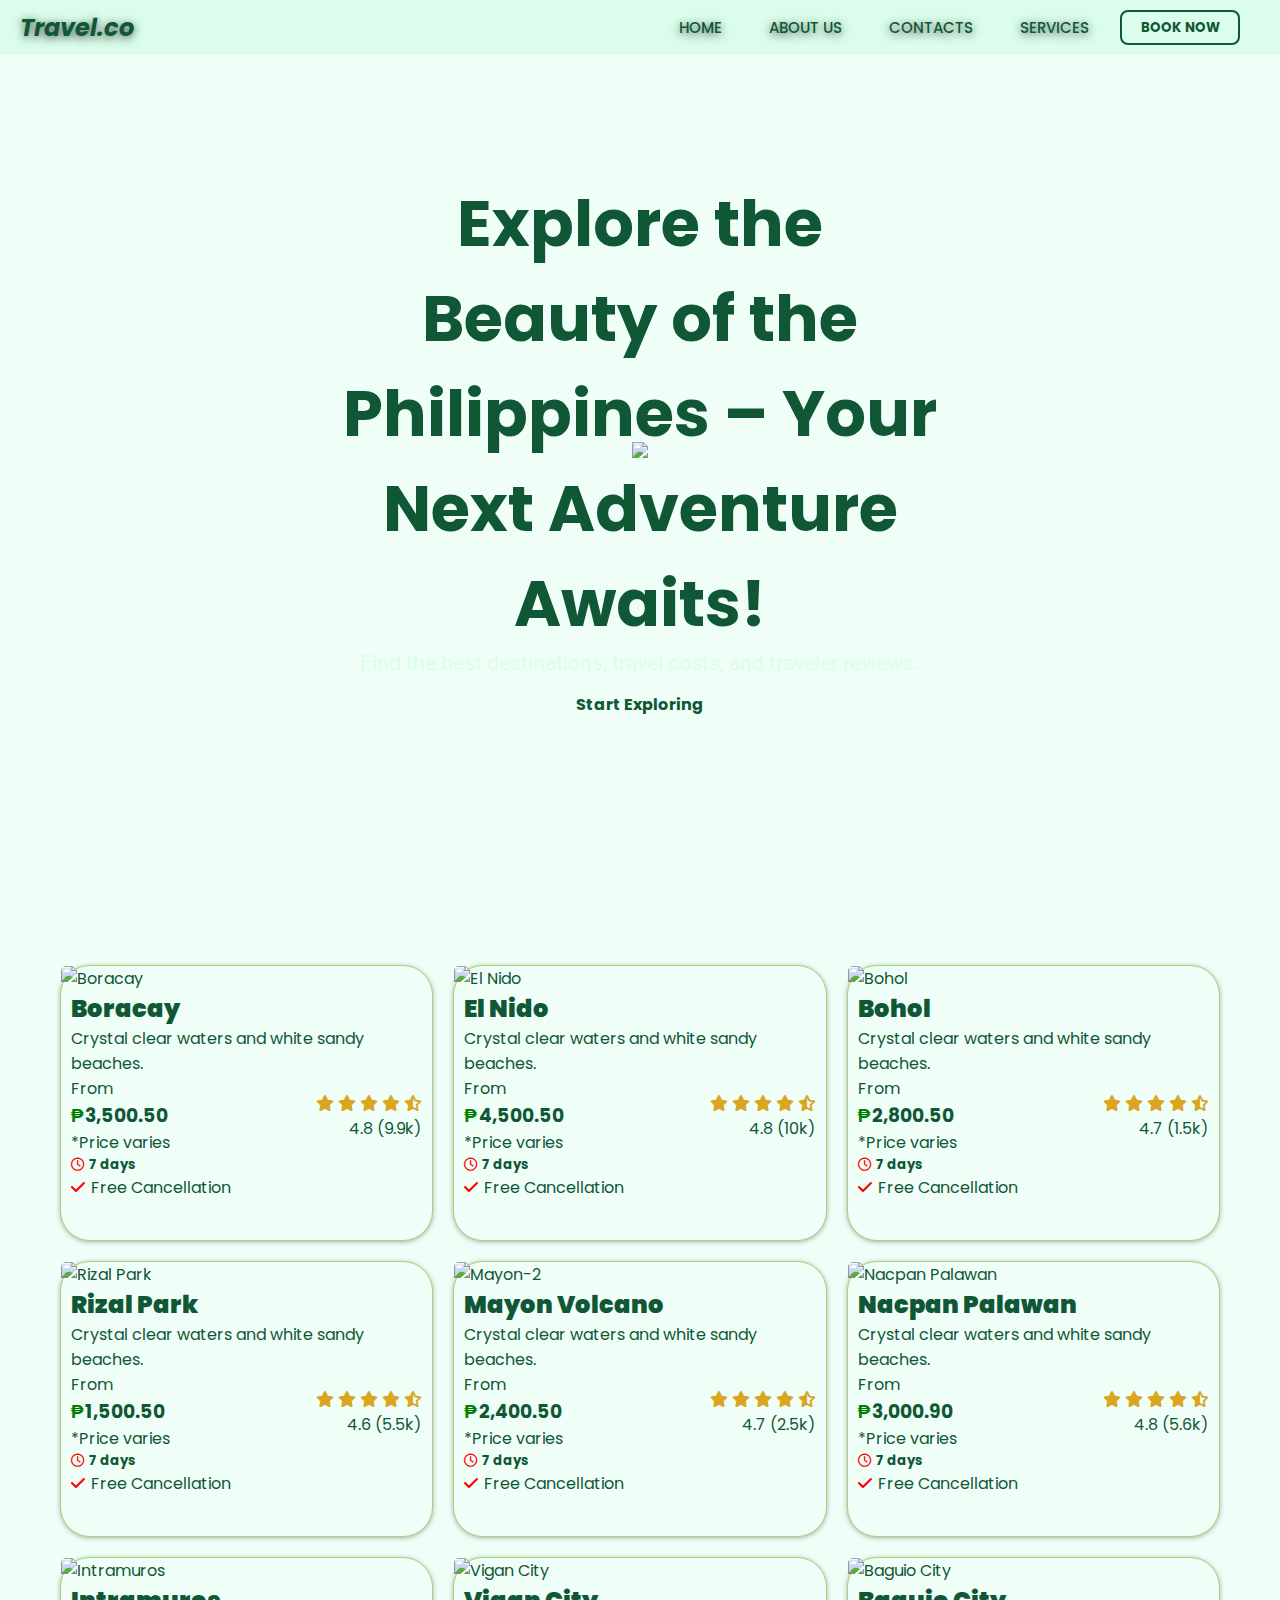
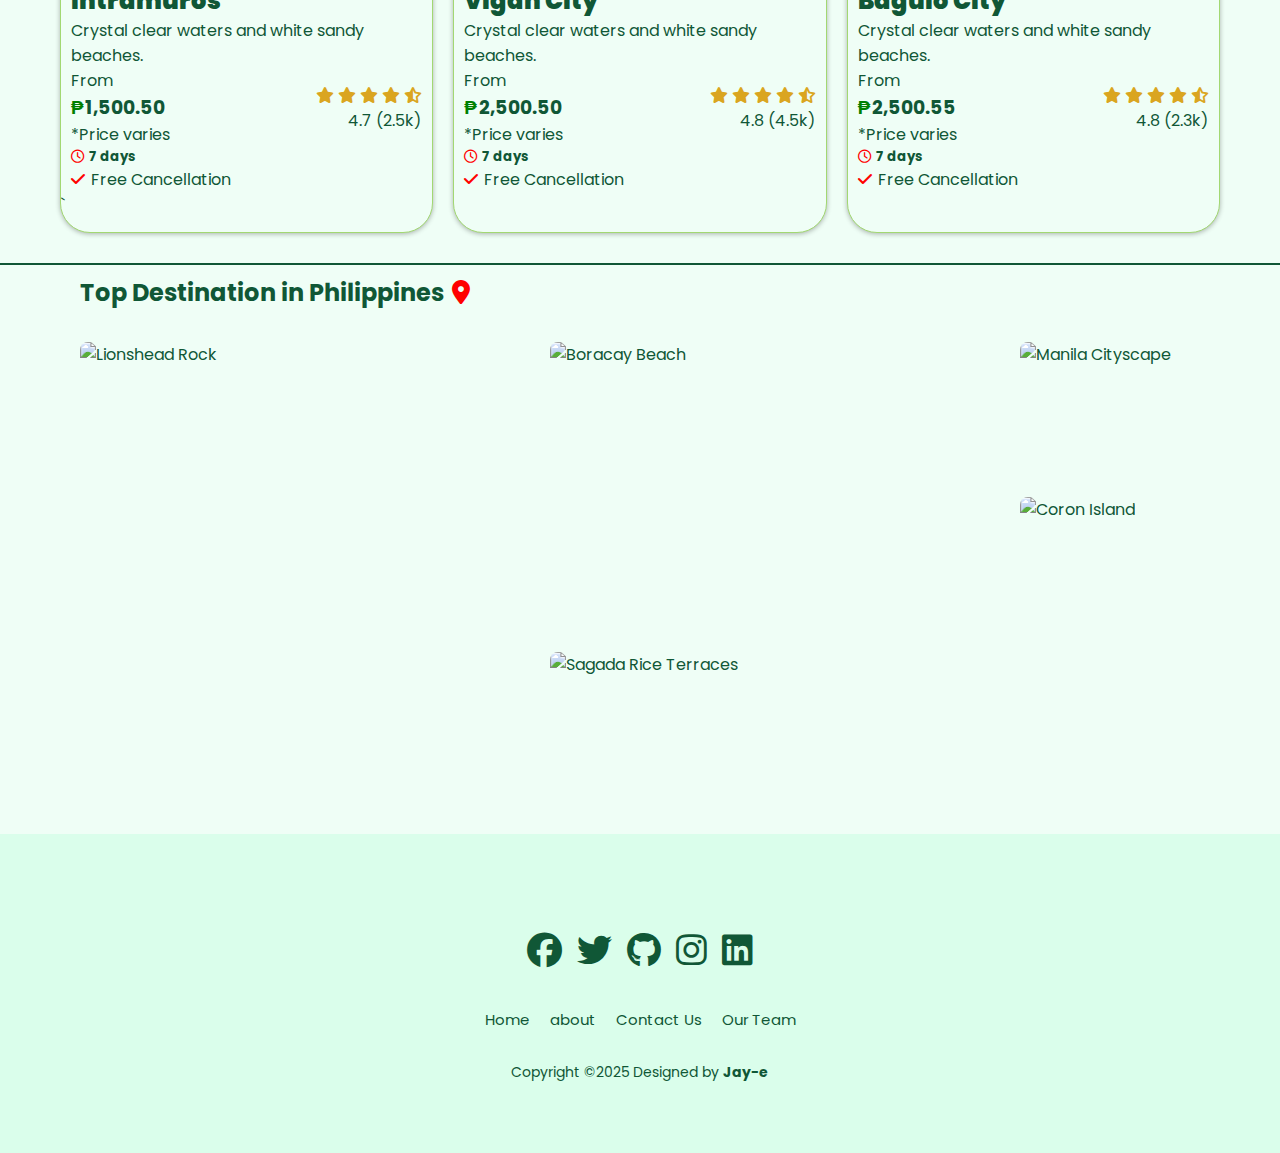
==== view-more.html @ b8476152 "Add files via upload" ====
<!DOCTYPE html>
<html>
<head>
	<meta charset="utf-8">
	<meta name="viewport" content="width=device-width, initial-scale=1">
	<title>Travel web</title>
	<link rel="preconnect" href="https://fonts.googleapis.com">
	<link rel="stylesheet" href="https://cdnjs.cloudflare.com/ajax/libs/font-awesome/6.7.2/css/all.min.css">
	<link href="https://fonts.googleapis.com/css2?family=Orbitron:wght@400..900&family=Roboto:wght@100..900&family=Montserrat:wght@100..900&family=Poppins:wght@100..900&display=swap" rel="stylesheet">

	<link rel="stylesheet" type="text/css" href="view.css">
</head>
<body>
	<header>
			<div class="nav-logo">
				<h2 class="name-of-web">Travel.co</h2>
			</div>
			<nav class="nav-bar">
				<ul>
				<li> <a class="nav-link" href="index.html" target="_self"> HOME</a> </li>
				 <li> <a class="nav-link" href="about.html"> ABOUT US</a> </li>
				 <li> <a class="nav-link" href="contact.html"> CONTACTS</a> </li>
				 <li> <a class="nav-link" href="service.html"> SERVICES</a> </li>
				 <li> <button class="book-btn" id="openModal">BOOK NOW</button> </li>
				</ul>	
			</nav>
			
		</header>
		<!-- adadadad -->
			<div class="modal" id="my-Modal">				
			
			<div class="inquire-form" >
				<span class="close" id="closeModal"><i class="fa-solid fa-xmark"></i></span>

					<h3 class="inquire-header">Inquire Now!</h3>
					<p class="description">Fill out the form below and we'll get back to you shortly </p>

				<div class="form-container" >

					<div class="fullname">
						<input  class="f-name" type="text" id="f-name" placeholder="First Name" required >
						<input class="l-name" type="text" id="l-name" placeholder="Last Name" required>
					</div>
					<div class="private-info">
						<input class="email" type="email" id="email" placeholder="example@domain.com" required>
	        			<input class="phone-number" type="tel" placeholder="0-912-345-6789"  maxlength="11" required >
					</div>	
				</div>	
							
				<div class="inquire-date">
					<section>
						<div class="form-wrap">
							<form id="inquiryForm">
									<select class="form-control" required>
									<option value="Destination" disabled selected>Destination</option>
									<option value="Destination">Boracay</option>
									<option value="Destination">El Nido</option>
									<option value="Destination">Bohol</option>
									<option value="Destination">Mayon Volcano</option>
									<option value="Destination">Nacpan Palawan</option>
									<option value="Destination">Intramuros - Manila</option>
									<option value="Destination">Vigan City</option>
									<option value="Destination">Baguio City</option>

								</select>
								<select class="form-control" required>
									<option value="Duration" disabled selected> Duration </option>
									<option value="Day-1">1 - Day</option>
									<option value="2-4 Days">2 - 4 Days</option>
									<option value="5-7 Days">5 - 7 Days</option>
									<option value="7+ Days">7 + Days</option>
								</select>
							</form>
						</div>
					</section>
				</div>
				
					<div class="submit-btn-container">
						<button id="submit" class="submit-btn">Submit</button>
				</div>
			</div>
		</div> 	
		<!-- asdasdasda -->
	<!--------------------------- START OF HERO SECTION ---------------------------->
	<section>
		<div class="hero-bg-img">
			<img src="assets/mayon-1.webp">
			<div class="hero-text">
				
				<h1>Explore the Beauty of the Philippines – Your Next Adventure Awaits!</h1>
				<p>Find the best destinations, travel costs, and traveler reviews.</p>
				<button class="explore-btn">Start Exploring</button>
			</div>
		</div>
	</section>
	<!--------------------------- END OF HERO SECTION ---------------------------->

	<!--------------------------- START OF DESTINATION GRID ---------------------------->
	<div class="destination-grid">
		<div class="card">
			<img class="boracay1" src="assets/BORACAY.png" alt="Boracay">
			<div class="card-container">
				<h4><b>Boracay</b></h4>
				<p>Crystal clear waters and white sandy beaches.</p>
				<div class="card-details">
					<div class="price">
						<p>From</p>
						<h3><span>₱</span>3,500.50</h3>
						<p>*Price varies</p>
					</div>
					<div class="ratings">
						<div>
							<span><i class="fa-solid fa-star"></i></span>
							<span><i class="fa-solid fa-star"></i></span>
							<span><i class="fa-solid fa-star"></i></span>
							<span><i class="fa-solid fa-star"></i></span>
							<span><i class="fa-solid fa-star-half-stroke"></i></span> 
						</div>
						<p>4.8 (9.9k)</p>
					</div>
				</div>
					<h5>
						<span><i class="fa-regular fa-clock"></i></span> 7 days
					</h5>
					<p>
						<span><i class="fa-solid fa-check"></i></span> Free Cancellation
					</p>
			</div>
		</div>

		<div class="card">
			<img class="elnido2" src="assets/ELNIDO.webp" alt="El Nido">
			<div class="card-container">
				<h4><b>El Nido</b></h4>
				<p>Crystal clear waters and white sandy beaches.</p>
				<div class="card-details">
					<div class="price">
						<p>From</p>
						<h3><span>₱</span>4,500.50</h3>
						<p>*Price varies</p>
					</div>
					<div class="ratings">
						<div>
							<span><i class="fa-solid fa-star star-icons"></i></span>
							<span><i class="fa-solid fa-star"></i></span>
							<span><i class="fa-solid fa-star"></i></span>
							<span><i class="fa-solid fa-star"></i></span>
							<span><i class="fa-solid fa-star-half-stroke"></i></span> 
						</div>
						<p>4.8 (10k)</p>
					</div>
				</div>
					<h5>
						<span><i class="fa-regular fa-clock"></i></span> 7 days
					</h5>
					<p>
						<span><i class="fa-solid fa-check"></i></span> Free Cancellation
					</p>
			</div>
		</div>

		<div class="card">
			<img class="bohol-3" src="assets/bohol-1.jpg" alt="Bohol">
			<div class="card-container">
				<h4><b>Bohol</b></h4>
				<p>Crystal clear waters and white sandy beaches.</p>
				<div class="card-details">
					<div class="price">
						<p>From</p>
						<h3><span>₱</span>2,800.50</h3>
						<p>*Price varies</p>
					</div>
					<div class="ratings">
						<div>
							<span><i class="fa-solid fa-star"></i></span>
							<span><i class="fa-solid fa-star"></i></span>
							<span><i class="fa-solid fa-star"></i></span>
							<span><i class="fa-solid fa-star"></i></span>
							<span><i class="fa-solid fa-star-half-stroke"></i></span> 
						</div>
						<p>4.7 (1.5k)</p>
					</div>
				</div>
					<h5>
						<span><i class="fa-regular fa-clock"></i></span> 7 days
					</h5>
					<p>
						<span><i class="fa-solid fa-check"></i></span> Free Cancellation
					</p>
			</div>
		</div>

		<div class="card">
			<img class="rizal" src="assets/rizal.jpg" alt="Rizal Park">
			<div class="card-container">
				<h4><b>Rizal Park</b></h4>
				<p>Crystal clear waters and white sandy beaches.</p>
				<div class="card-details">
					<div class="price">
						<p>From</p>
						<h3><span>₱</span>1,500.50</h3>
						<p>*Price varies</p>
					</div>
					<div class="ratings">
						<div>
							<span><i class="fa-solid fa-star"></i></span>
							<span><i class="fa-solid fa-star"></i></span>
							<span><i class="fa-solid fa-star"></i></span>
							<span><i class="fa-solid fa-star"></i></span>
							<span><i class="fa-solid fa-star-half-stroke"></i></span> 
						</div>
						<p>4.6 (5.5k)</p>
					</div>
				</div>
					<h5>
						<span><i class="fa-regular fa-clock"></i></span> 7 days
					</h5>
					<p>
						<span><i class="fa-solid fa-check"></i></span> Free Cancellation
					</p>
			</div>
		</div>

		<div class="card">
			<img class="mayon-2" src="assets/mayon-2.jpg" alt="Mayon-2">
			<div class="card-container">
				<h4><b>Mayon Volcano</b></h4>
				<p>Crystal clear waters and white sandy beaches.</p>
				<div class="card-details">
					<div class="price">
						<p>From</p>
						<h3><span>₱</span>2,400.50</h3>
						<p>*Price varies</p>
					</div>
					<div class="ratings">
						<div>
							<span><i class="fa-solid fa-star"></i></span>
							<span><i class="fa-solid fa-star"></i></span>
							<span><i class="fa-solid fa-star"></i></span>
							<span><i class="fa-solid fa-star"></i></span>
							<span><i class="fa-solid fa-star-half-stroke"></i></span> 
						</div>
						<p>4.7 (2.5k)</p>
					</div>
				</div>
					<h5>
						<span><i class="fa-regular fa-clock"></i></span> 7 days
					</h5>
					<p>
						<span><i class="fa-solid fa-check"></i></span> Free Cancellation
					</p>
			</div>
		</div>

		<div class="card">
			<img class="nacpan" src="assets/nacpan.jpg" alt="Nacpan Palawan">
			<div class="card-container">
				<h4><b>Nacpan Palawan</b></h4>
				<p>Crystal clear waters and white sandy beaches.</p>
				<div class="card-details">
					<div class="price">
						<p>From</p>
						<h3><span>₱</span>3,000.90</h3>
						<p>*Price varies</p>
					</div>
					<div class="ratings">
						<div>
							<span><i class="fa-solid fa-star"></i></span>
							<span><i class="fa-solid fa-star"></i></span>
							<span><i class="fa-solid fa-star"></i></span>
							<span><i class="fa-solid fa-star"></i></span>
							<span><i class="fa-solid fa-star-half-stroke"></i></span> 
						</div>
						<p>4.8 (5.6k)</p>
					</div>
				</div>
					<h5>
						<span><i class="fa-regular fa-clock"></i></span> 7 days
					</h5>
					<p>
						<span><i class="fa-solid fa-check"></i></span> Free Cancellation
					</p>
			</div>
		</div>

		<div class="card">
			<img class="intramuros" src="assets/intramuros.jpg" alt="Intramuros">
			<div class="card-container">
				<h4><b>Intramuros</b></h4>
				<p>Crystal clear waters and white sandy beaches.</p>
				<div class="card-details">
					<div class="price">
						<p>From</p>
						<h3><span>₱</span>1,500.50</h3>
						<p>*Price varies</p>
					</div>
					<div class="ratings">
						<div>
							<span><i class="fa-solid fa-star"></i></span>
							<span><i class="fa-solid fa-star"></i></span>
							<span><i class="fa-solid fa-star"></i></span>
							<span><i class="fa-solid fa-star"></i></span>
							<span><i class="fa-solid fa-star-half-stroke"></i></span> 
						</div>
						<p>4.7 (2.5k)</p>
					</div>
				</div>
					<h5>
						<span><i class="fa-regular fa-clock"></i></span> 7 days
					</h5>
					<p>
						<span><i class="fa-solid fa-check"></i></span> Free Cancellation
					</p>
			</div>`
		</div>

		<div class="card">
			<img class="vigan" src="assets/vigan.jpg" alt="Vigan City">
			<div class="card-container">
				<h4><b>Vigan City</b></h4>
				<p>Crystal clear waters and white sandy beaches.</p>
				<div class="card-details">
					<div class="price">
						<p>From</p>
						<h3><span>₱</span>2,500.50</h3>
						<p>*Price varies</p>
					</div>
					<div class="ratings">
						<div>
							<span><i class="fa-solid fa-star"></i></span>
							<span><i class="fa-solid fa-star"></i></span>
							<span><i class="fa-solid fa-star"></i></span>
							<span><i class="fa-solid fa-star"></i></span>
							<span><i class="fa-solid fa-star-half-stroke"></i></span> 
						</div>
						<p>4.8 (4.5k)</p>
					</div>
				</div>
					<h5>
						<span><i class="fa-regular fa-clock"></i></span> 7 days
					</h5>
					<p>
						<span><i class="fa-solid fa-check"></i></span> Free Cancellation
					</p>
			</div>
		</div>

		<div class="card">
			<img class="baguio" src="assets/baguio.jpg" alt="Baguio City">
			<div class="card-container">
				<h4><b>Baguio City</b></h4>
				<p>Crystal clear waters and white sandy beaches.</p>
				<div class="card-details">
					<div class="price">
						<p>From</p>
						<h3><span>₱</span>2,500.55</h3>
						<p>*Price varies</p>
					</div>
					<div class="ratings">
						<div>
							<span><i class="fa-solid fa-star"></i></span>
							<span><i class="fa-solid fa-star"></i></span>
							<span><i class="fa-solid fa-star"></i></span>
							<span><i class="fa-solid fa-star"></i></span>
							<span><i class="fa-solid fa-star-half-stroke"></i></span> 
						</div>
						<p>4.8 (2.3k)</p>
					</div>
				</div>
					<h5>
						<span><i class="fa-regular fa-clock"></i></span> 7 days
					</h5>
					<p>
						<span><i class="fa-solid fa-check"></i></span> Free Cancellation
					</p>
			</div>
		</div>

	</div>
	<!--------------------------- END OF DESTINATION GRID ---------------------------->

	<!--------------------------- START OF TOP DESTINATION IN PH ---------------------------->
	<div class="und">
		<div class="underline"></div>
	</div>
	<div class="head-top">
        <h2 class="title-top">Top Destination in Philippines<span><i class="fa-solid fa-location-dot location-icon"></i></span>
        </h2>
    </div>
	<div class="top-destination">
    <div class="destination-display">
        <div class="div1">
            <img class="lionshead" src="assets/lionheads.webp" alt="Lionshead Rock" loading="lazy" tabindex="0">
        </div>
        <div class="div2">
            <img class="boracay-2" src="assets/boracay-2.jpg" alt="Boracay Beach" loading="lazy" tabindex="0">
        </div>
        <div class="div3">
            <img class="sagada" src="assets/sagada.jpg" alt="Sagada Rice Terraces" loading="lazy" tabindex="0">
        </div>
        <div class="div4">
            <img class="manila" src="assets/manila.jpg" alt="Manila Cityscape" loading="lazy" tabindex="0">
        </div>
        <div class="div5">
            <img class="coron" src="assets/coron.jpg" alt="Coron Island" loading="lazy" tabindex="0">
        </div>
    </div>
</div>
<!--------------------------- END OF TOP DESTINATION IN PH ---------------------------->
	
		<footer>
			<div class="footer-container">
			<div class="social-icons">
				<a href="##"><i class="fa-brands fa-facebook"></i></a>
				<a href="##"><i class="fa-brands fa-twitter"></i></a>
				<a href="##"><i class="fa-brands fa-github"></i></a>
				<a href="##"><i class="fa-brands fa-instagram"></i></a>
				<a href="##"><i class="fa-brands fa-linkedin"></i></a>
			</div>
			<div class="footer-nav">
				<ul>
					<li> <a href="index.html">Home</a> </li>
					<li> <a href="about.html">about</a> </li>
					<li> <a href="contact.html">Contact Us</a> </li>
					<li> <a href="team.html">Our Team</a> </li>
				</ul>
			</div>
			<div class="copy-right">
				<p>Copyright &copy;2025 Designed by <span class="designer"> Jay-e</p>
			</div>
			</div>
		</footer>

	</div>
	<script src="view.js"></script>
</body>
</html>
---- view.css ----
@import url('https://fonts.googleapis.com/css2?family=Poppins:ital,wght@0,100;0,200;0,300;0,400;0,500;0,600;0,700;0,800;0,900;1,100;1,200;1,300;1,400;1,500;1,600;1,700;1,800;1,900&display=swap');
:root {
    --background: #EFFEF6; 
    --header: #DAFEEB; 
    --text: #105736;
    --input-bg: #B7FBD8; 
    --border: #A2D872; 
    --button: #6CF4B0; 
    --button-text: #FFFFFF;
    --button-hover: #41E795; 
    --highlight: #CDFB82; 
    --font-family: 'Poppins', sans-serif;
}


* {
    margin: 0;
    padding: 0;
    font-family: Poppins, sans-serif;
    box-sizing: border-box;
}
body {
  background-color: var(--background);
  color: var(--text);
  font-family: var(--font-family);
}

h1, h2, h3, h4, h5, h6 {
  color: var(--text);
}

header{
    display: flex;
    justify-content: space-between;
    align-items: center;
    margin: 0 20px 10px 0;
    position: fixed;
    top: 0;
    width: 100%;
    z-index: 1000;
    padding: 10px 20px 10px 20px;
    backdrop-filter: blur(10px);
    background-color: var(--header);
}

.name-of-web{
    font-size: 24px;
    font-family: var(--font-family);
    color: var(--text);
    text-shadow: 0 2px 10px rgba(0, 0, 0, 0.7);
    font-style: italic;
}
.nav-bar ul{
    list-style: none;
    display: flex;
    gap: 15px;
    align-items: center;
}
.nav-bar li ul{
    display: inline;
}
.nav-link{
    text-decoration: none;
    color: black;
    font-size: 16px;
    padding: 8px 16px;
}
.nav-bar a{
    font-family: var(--font-family);
    color: var(--text);
    font-size: 15px;
    font-weight: 500;
    text-shadow: 0 2px 10px rgba(0, 0, 0, 0.7);
    cursor: pointer;
    transition: 0.15s;
}
.nav-bar a:hover{
    text-decoration: underline 1px;
    text-underline-offset: 4px;
}
.book-btn{
    width: 120px;
    height: 35px;
    background-color: transparent;
    color: var(--text);
    border: 2px solid var(--text);
    font-family: var(--font-family);
    cursor: pointer;
    font-weight: bold;
    transition: 0.15s;
    border-radius: 8px;
    margin-right: 20px;
}
.book-btn:hover{
    background-color: var(--button);
    color: var(--button-text);
    border-color: var(--button);
    font-family: var(--font-family);
 
}

.close {
  font-size: 24px;
  cursor: pointer;
  color: red;
  position: absolute;
  top: 10px;
  right: 15px;
  border: 2px solid red;
  border-radius: 50px;
  width: 35px;
  text-align: center;
  transition: 0.15s ease;
}

.close:hover {
  background-color: red;
  color: white;
}

.modal {
  display: none;
  position: fixed;
  z-index: 1000;
  left: 50%;
  top: 50%;
  width: 100%;
  height: 100%;
  background-color: rgba(0, 0, 0, 0.5);
  transform: translate(-50%, -50%);
}

.inquire-form {
    padding: 20px;
    border-radius: 8px;
    width: 480px;
    position: relative;
    text-align: center;
    display: flex;
    flex-direction: column;
    gap: 10px;
    background-color: var(--header);
    backdrop-filter: blur(10px);
    transform: translate(-50%, -50%); 
    color: var(--text);
    font-family: var(--font-family);
    position: fixed; 
    top: 50%; 
    left: 50%; 
}

.inquire-header {
  color: var(--text); 
}

.description {
  color: var(--text); 
}

.form-container {
  display: flex;
  flex-direction: column;
  outline: 0;
}

.fullname {
  margin: 0;
  padding-bottom: 5px;
}

.l-name,
.f-name {
  width: 180px;
  height: 35px;
  border-radius: 5px;
  border: 2px solid var(--border); 
  font-size: 15px;
  font-family: var(--font-family);
  letter-spacing: 1px;
  padding-left: 8px;
  margin-left: 5px;
  outline: none;
  color: var(--text);
  background-color: var(--background);
}

.private-info {
  margin: 0;
}

.phone-number {
  display: inline-block;
  width: 200px;
  height: 35px;
  border-radius: 5px;
  border: 2px solid var(--border); 
  font-size: 15px;
  font-family: var(--font-family);
  letter-spacing: 1px;
  padding-left: 8px;
  margin-left: 5px;
  outline: none;
  color: var(--text);
  background-color: var(--background);
}

.email {
  width: 200px;
  height: 35px;
  border-radius: 5px;
  border: 2px solid var(--border); 
  font-size: 15px;
  font-family: var(--font-family);
  letter-spacing: 1px;
  padding-left: 8px;
  margin-left: 5px;
  outline: none;
  color: var(--text);
  background-color: var(--background);
}

.form-control {
  width: 135px;
  height: 30px;
  border-radius: 5px;
  font-size: 15px;
  font-family: var(--font-family);
  letter-spacing: 1px;
  padding-left: 8px;
  background-color: var(--background); 
  color: var(--text); 
  margin-left: 5px;
  border: 2px solid var(--border); 
}

.submit-btn {
  width: 135px;
  height: 37px;
  border-radius: 5px;
  border: none;
  cursor: pointer;
  font-family: var(--font-family);
  font-size: 20px;
  font-weight: bold;
  margin-top: 8px;
  background-color: var(--button);
  color: var(--button-text); 
  transition: background-color 0.15s;
}

.submit-btn:hover {
    background-color: var(--highlight);
    background-color: var(--button);
    color: var(--button-text);
    font-family: var(--font-family);
}

.submit-btn:active {
  opacity: 0.7;
}
.hero-bg-img {
    width: 100%;  
    height: 100vh; 
    position: relative;
    display: flex;
    justify-content: center;
    align-items: center;
    overflow: hidden;
}
.hero-text {
    position: absolute;
    text-align: center;
    font-size: 2rem;
    width: 37.5rem;    
}
.hero-text p{
    font-size: 21px;
    font-family: Roboto, sans-serif;
    color: var(--header);
}

.explore-btn{
    width: 145px;
    height: 40px;
    background-color: var(--background);
    border: none;
    border-style: none;
    border-radius: 10px;
    color: var(--text); 
    font-size: 16px;
    cursor: pointer;
    padding: 0 5px 0 5px;
    font-family: Poppins, sans-serif;
    font-weight: bold;
    margin-top: 10px;
}
.destination-grid{
    display: grid;
    grid-template-columns: repeat(3, 1fr);
    grid-template-rows: repeat(3, 1fr);
    grid-row-gap: 20px;
    grid-column-gap: 20px;
    margin: 65px 60px 30px 60px;    
}
.baguio,
.vigan,
.intramuros,
.nacpan,
.rizal,
.mayon-2,                                           
.bohol-3,
.elnido2,
.boracay1{
    width: 25rem; 
    height: 18rem;
    border-radius: 5px 5px 0 0 ;
}
.card{
    box-shadow: 0px 1px 5px rgba(0, 0, 0, 0.3);
    padding-bottom: 15px;
    border-radius: 30px;
    background-color: var(--background); 
    border: 1px solid var(--border); 

}
.und{
    display: flex;
    justify-content: center;
    align-items: center;
}
.underline{
    display: flex;
    justify-content: center;
    align-items: center;
    width: 180vh;
    height: 2px;
    background-color: var(--text); 
    margin-bottom: 10px;
}


.top-destination{
    width: 100%;
}
.head-top{
    display: inline-block;
    margin-left: 5rem;

}
.location-icon{
    margin-left: 8px;
    color: red;
}

.card-details {
    display: flex;
    justify-content: space-between; 
    align-items: center; 
    width: 100%;
}
.price h3 span{
    color: green;
    padding-right: 2px;
}
.price{
    display: inline-block;
    text-align: left;
}
.ratings{
    display: inline-block;
    text-align: right;
}
.ratings div {
    display: inline-block;
    white-space: nowrap; 
}
.ratings span{
    color: goldenrod;
}
.card-container p span,
.card-container h5 span{
    color: red;
    padding-right: 2px;
}
.card-container{
    margin-left: 10px;
    margin-right: 10px;
}
.card-container b{
    font-size: 1.5rem;
}

.destination-display {
    display: grid;
    grid-template-columns: repeat(2, 1fr) 180px;
    grid-template-rows: repeat(3, 150px);
    grid-column-gap: 5px;
    grid-row-gap: 5px;
    margin: 2rem 5rem;
}
footer {
  background: var(--header); 
  margin-top: 20px;
  padding: 50px 0;
  text-align: center;
}

.footer-container {
  padding: 40px 30px 20px;
  background-color: var(--secondary); 
}

.social-icons {
  display: flex;
  justify-content: center;
  gap: 15px;
}

.social-icons a {
  color: var(--text); 
  font-size: 35px;
  transition: color 0.15s ease;
}

.social-icons a:hover {
  color: var(--button-hover); 
}

.footer-nav {
  margin: 30px 0;
}

.footer-nav ul {
  display: flex;
  justify-content: center;
  gap: 20px;
  list-style: none;
  padding: 0;
}

.footer-nav ul li a {
  text-decoration: none;
  font-size: 15px;
  color: var(--text); 
  transition: color 0.15s ease;
}

.footer-nav ul li a:hover {
  color: var(--highlight); 
}

.copy-right {
  font-size: 14px;
  margin-top: 10px;
  color: var(--text); 
}

.designer {
  font-weight: bold;
  color: var(--text);
}


.div1 { grid-area: 1 / 1 / 4 / 2; }
.div2 { grid-area: 1 / 2 / 3 / 3; }
.div3 { grid-area: 3 / 2 / 4 / 3; }
.div4 { grid-area: 1 / 3 / 2 / 4; }
.div5 { grid-area: 2 / 3 / 4 / 4; }

.lionshead,
.boracay-2,
.sagada,
.manila,
.coron {
    width: 100%;
    height: 100%;
    object-fit: cover;
    object-position: bottom;
    border-radius: 8px;
}

.destination-display img:hover {
    transform: scale(1.05);
    transition: transform 0.3s ease;
}

@media (max-width: 768px) {
    .destination-display {
        grid-template-columns: 1fr;
        grid-template-rows: repeat(5, auto);
    }
    .div1, .div2, .div3, .div4, .div5 {
        grid-area: auto;
    }
}


@media screen and (max-width: 1024px) {
    .hero-text {
        font-size: 1.75rem; 
        width: 30rem; /
    }

    .destination-grid {
        grid-template-columns: repeat(2, 1fr); 
        margin: 50px 40px 20px 40px; 
    }

    .destination-display {
        grid-template-columns: repeat(2, 1fr); 
        grid-template-rows: repeat(4, auto); 
        margin: 2rem 3rem; 
    }

    .div1 { grid-area: 1 / 1 / 3 / 2; }
    .div2 { grid-area: 1 / 2 / 2 / 3; }
    .div3 { grid-area: 2 / 2 / 3 / 3; }
    .div4 { grid-area: 3 / 1 / 4 / 2; }
    .div5 { grid-area: 3 / 2 / 4 / 3; }
}


@media screen and (max-width: 767px) {
    .hero-text {
        font-size: 1.5rem; 
        width: 90%; 

    .hero-text p {
        font-size: 18px; 
    }

    .destination-grid {
        grid-template-columns: 1fr; 
        margin: 30px 20px 10px 20px; 
    }

    .destination-display {
        grid-template-columns: 1fr; 
        grid-template-rows: repeat(5, auto); 
        margin: 1rem; 
    }

    .div1, .div2, .div3, .div4, .div5 {
        grid-area: auto; 
    }

    .bohol-3,
    .elnido2,
    .boracay1 {
        width: 100%; 
        height: auto;
    }

    .underline {
        width: 100%; 
    }

    .head-top {
        margin-left: 1rem; 
    }

    .explore-btn {
        width: 100%; 
        margin-top: 20px; 
    }
}
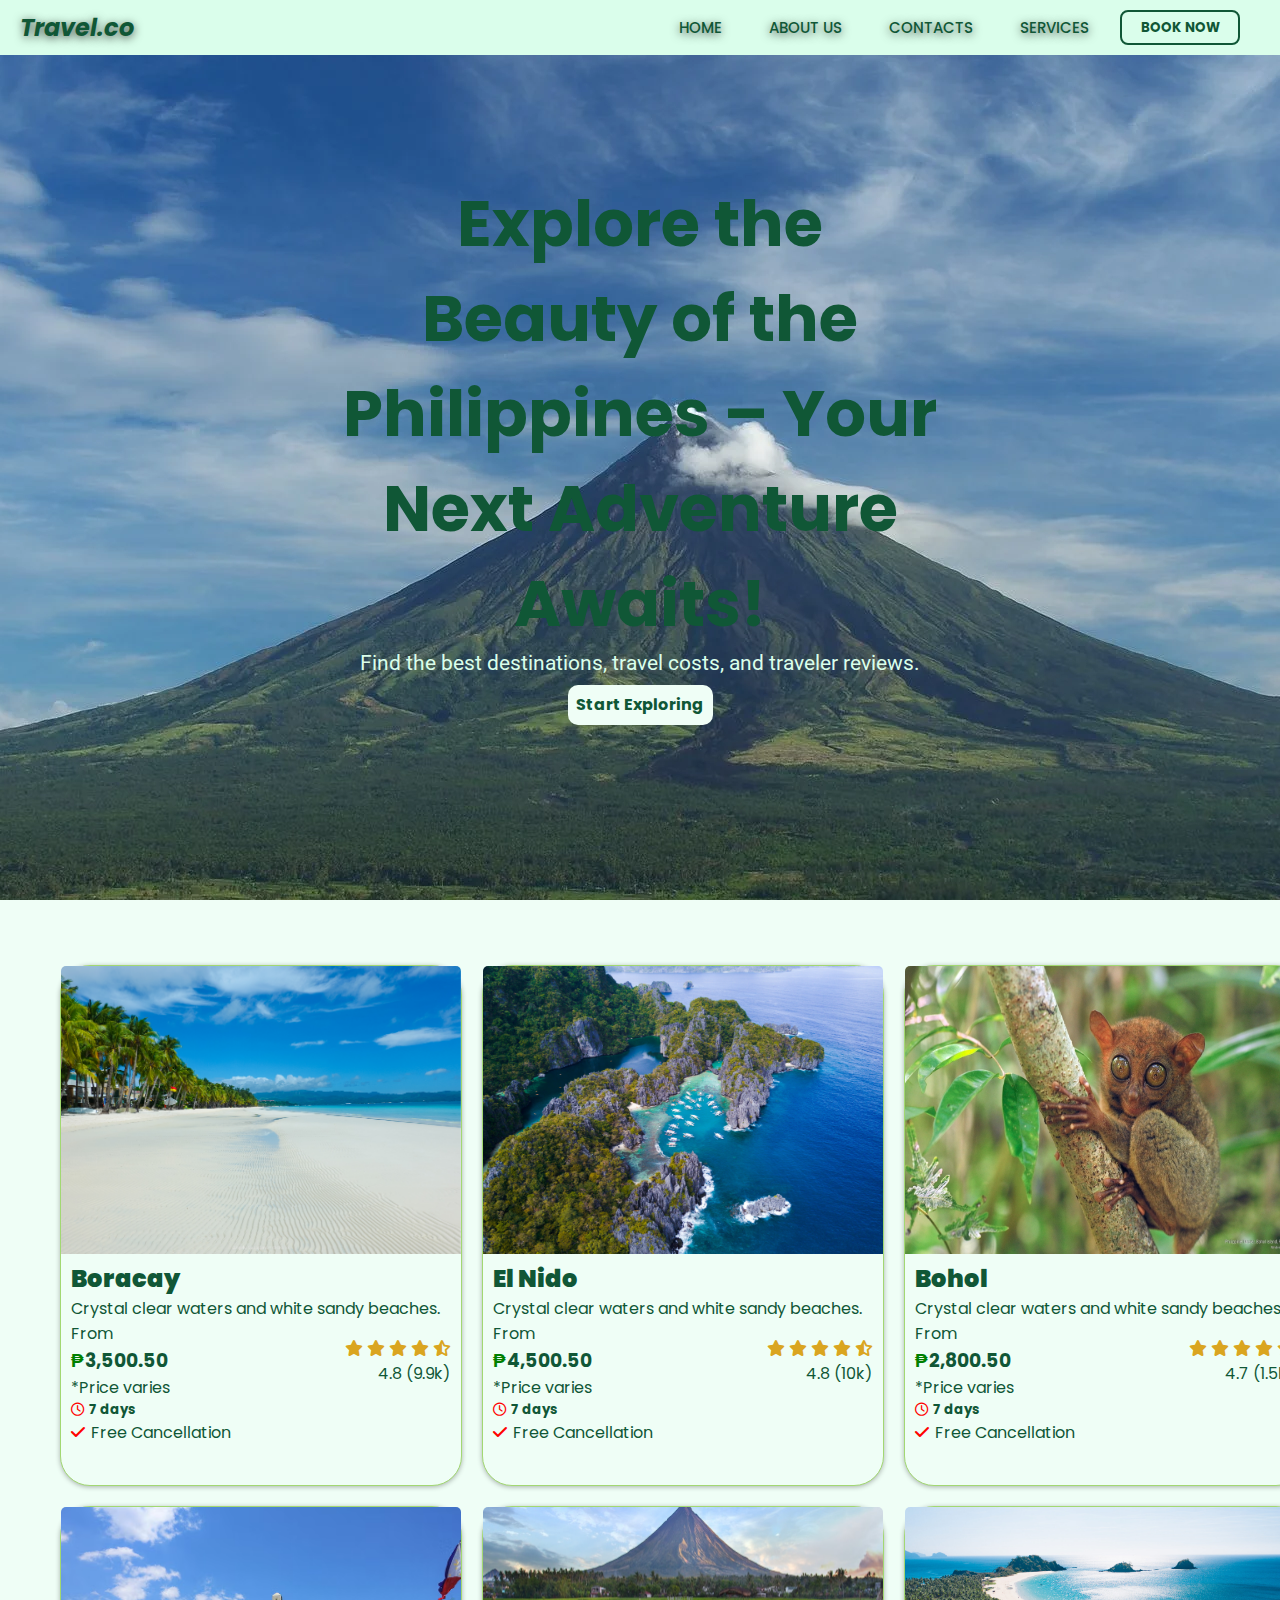
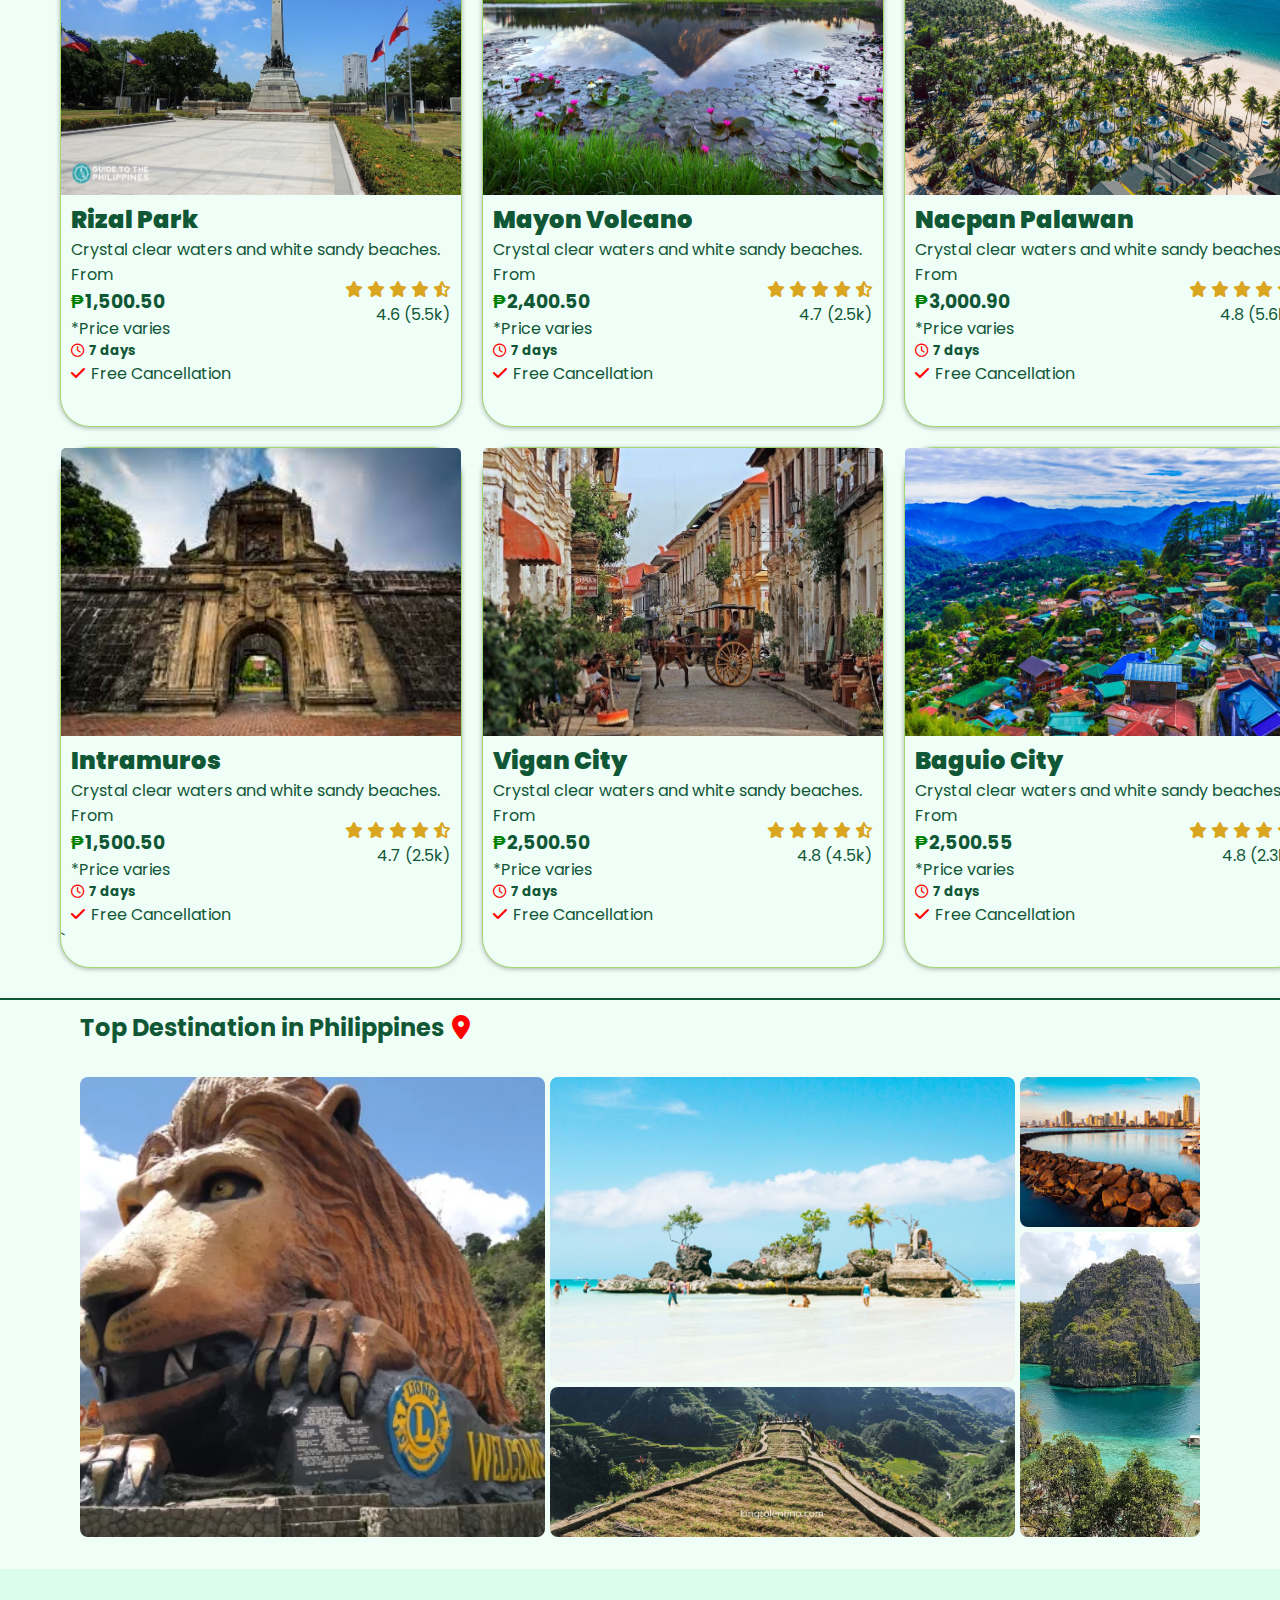
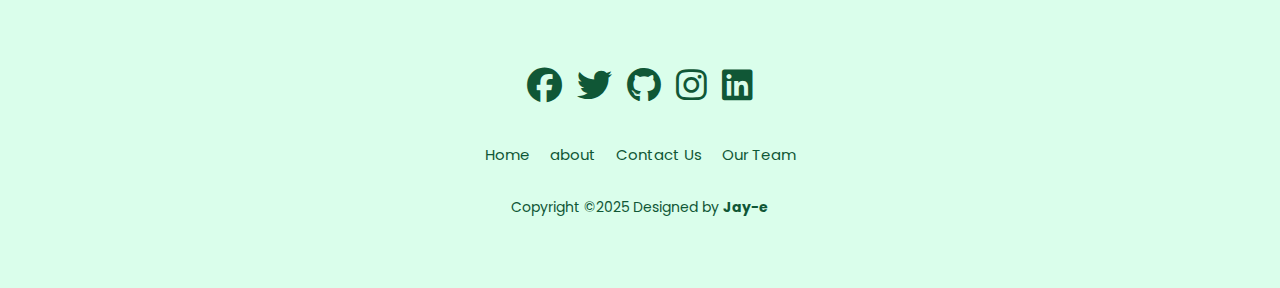
==== commit 13002d40: "Update view-more.html" ====
--- a/view-more.html
+++ b/view-more.html
@@ -26,7 +26,7 @@
 			</nav>
 			
 		</header>
-		<!-- adadadad -->
+		
 			<div class="modal" id="my-Modal">				
 			
 			<div class="inquire-form" >
@@ -80,8 +80,7 @@
 				</div>
 			</div>
 		</div> 	
-		<!-- asdasdasda -->
-	<!--------------------------- START OF HERO SECTION ---------------------------->
+		
 	<section>
 		<div class="hero-bg-img">
 			<img src="assets/mayon-1.webp">
@@ -93,9 +92,8 @@
 			</div>
 		</div>
 	</section>
-	<!--------------------------- END OF HERO SECTION ---------------------------->
-
-	<!--------------------------- START OF DESTINATION GRID ---------------------------->
+
+	
 	<div class="destination-grid">
 		<div class="card">
 			<img class="boracay1" src="assets/BORACAY.png" alt="Boracay">
@@ -377,9 +375,7 @@
 		</div>
 
 	</div>
-	<!--------------------------- END OF DESTINATION GRID ---------------------------->
-
-	<!--------------------------- START OF TOP DESTINATION IN PH ---------------------------->
+	
 	<div class="und">
 		<div class="underline"></div>
 	</div>
@@ -406,7 +402,7 @@
         </div>
     </div>
 </div>
-<!--------------------------- END OF TOP DESTINATION IN PH ---------------------------->
+
 	
 		<footer>
 			<div class="footer-container">
@@ -434,4 +430,4 @@
 	</div>
 	<script src="view.js"></script>
 </body>
-</html>+</html>
--- a/view.css
+++ b/view.css
@@ -11,7 +11,9 @@
     --highlight: #CDFB82; 
     --font-family: 'Poppins', sans-serif;
 }
-
+html{
+    scroll-behavior: smooth;
+}
 
 * {
     margin: 0;
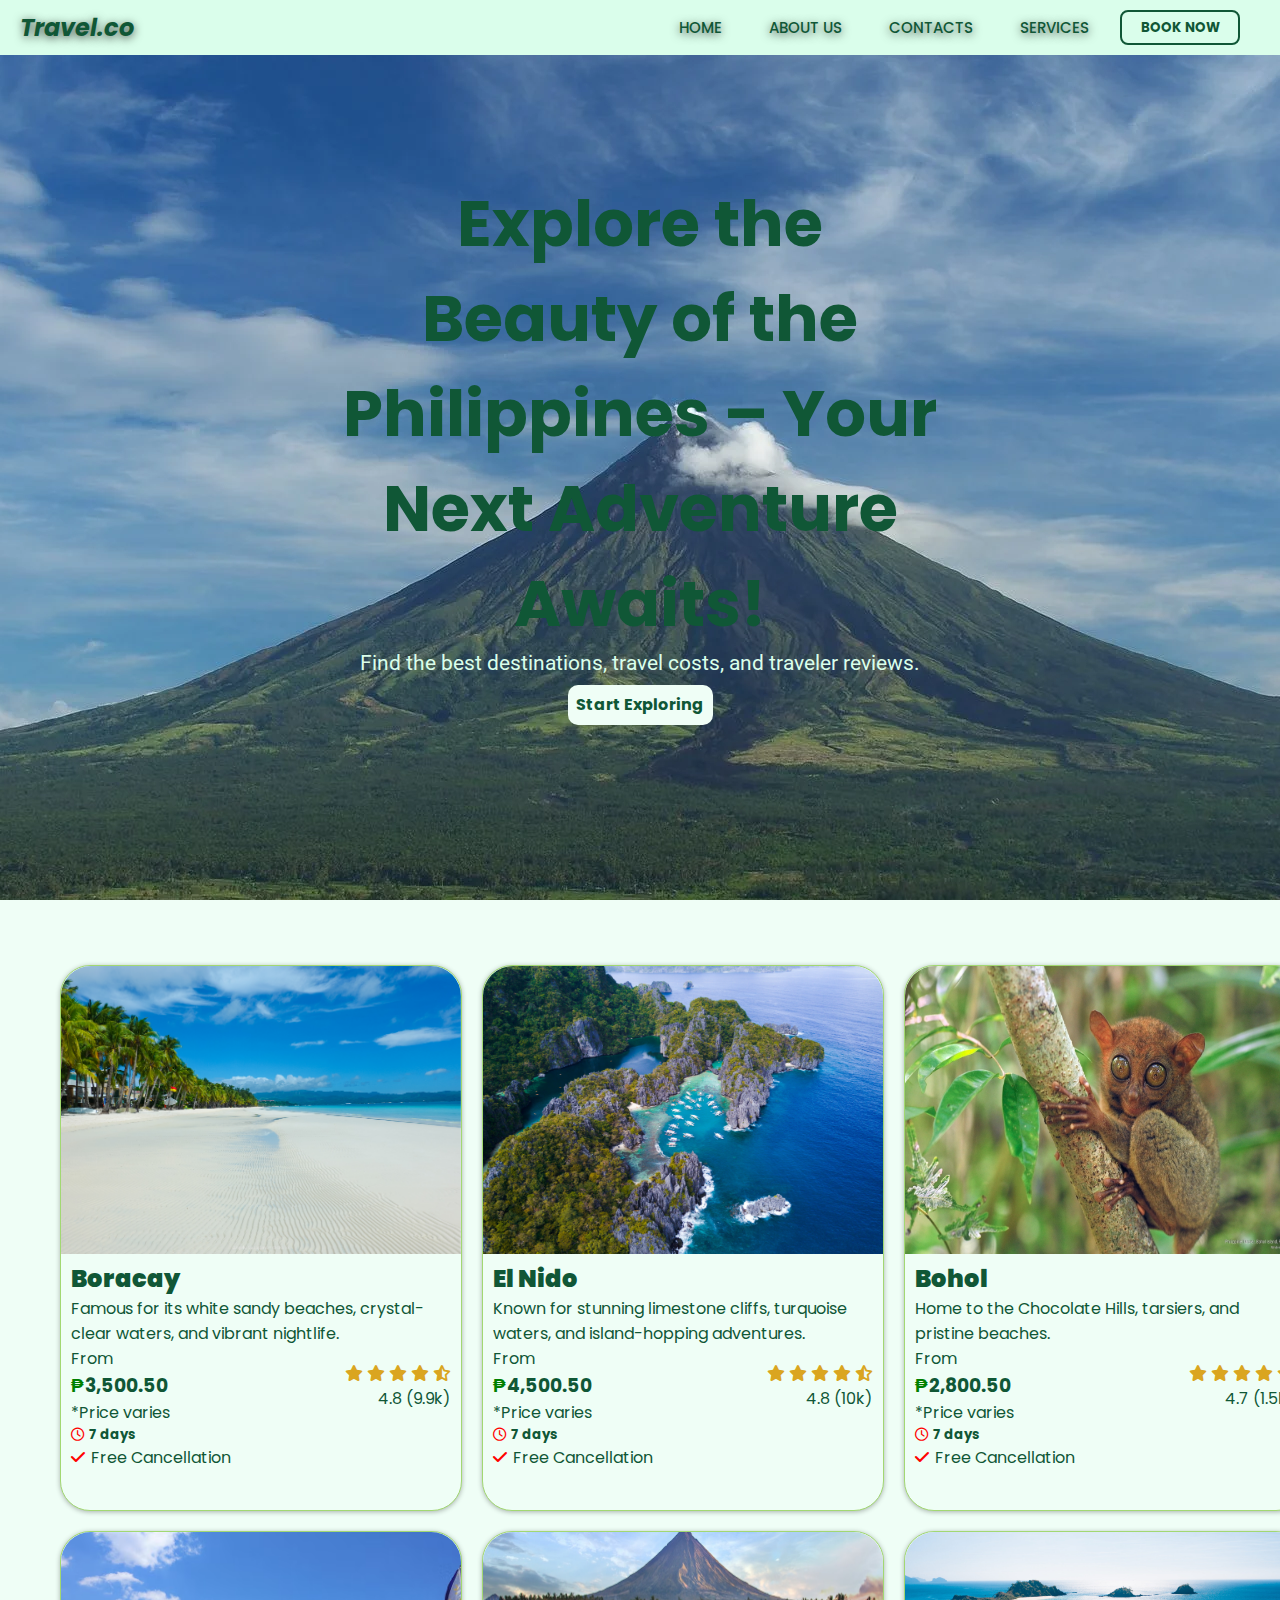
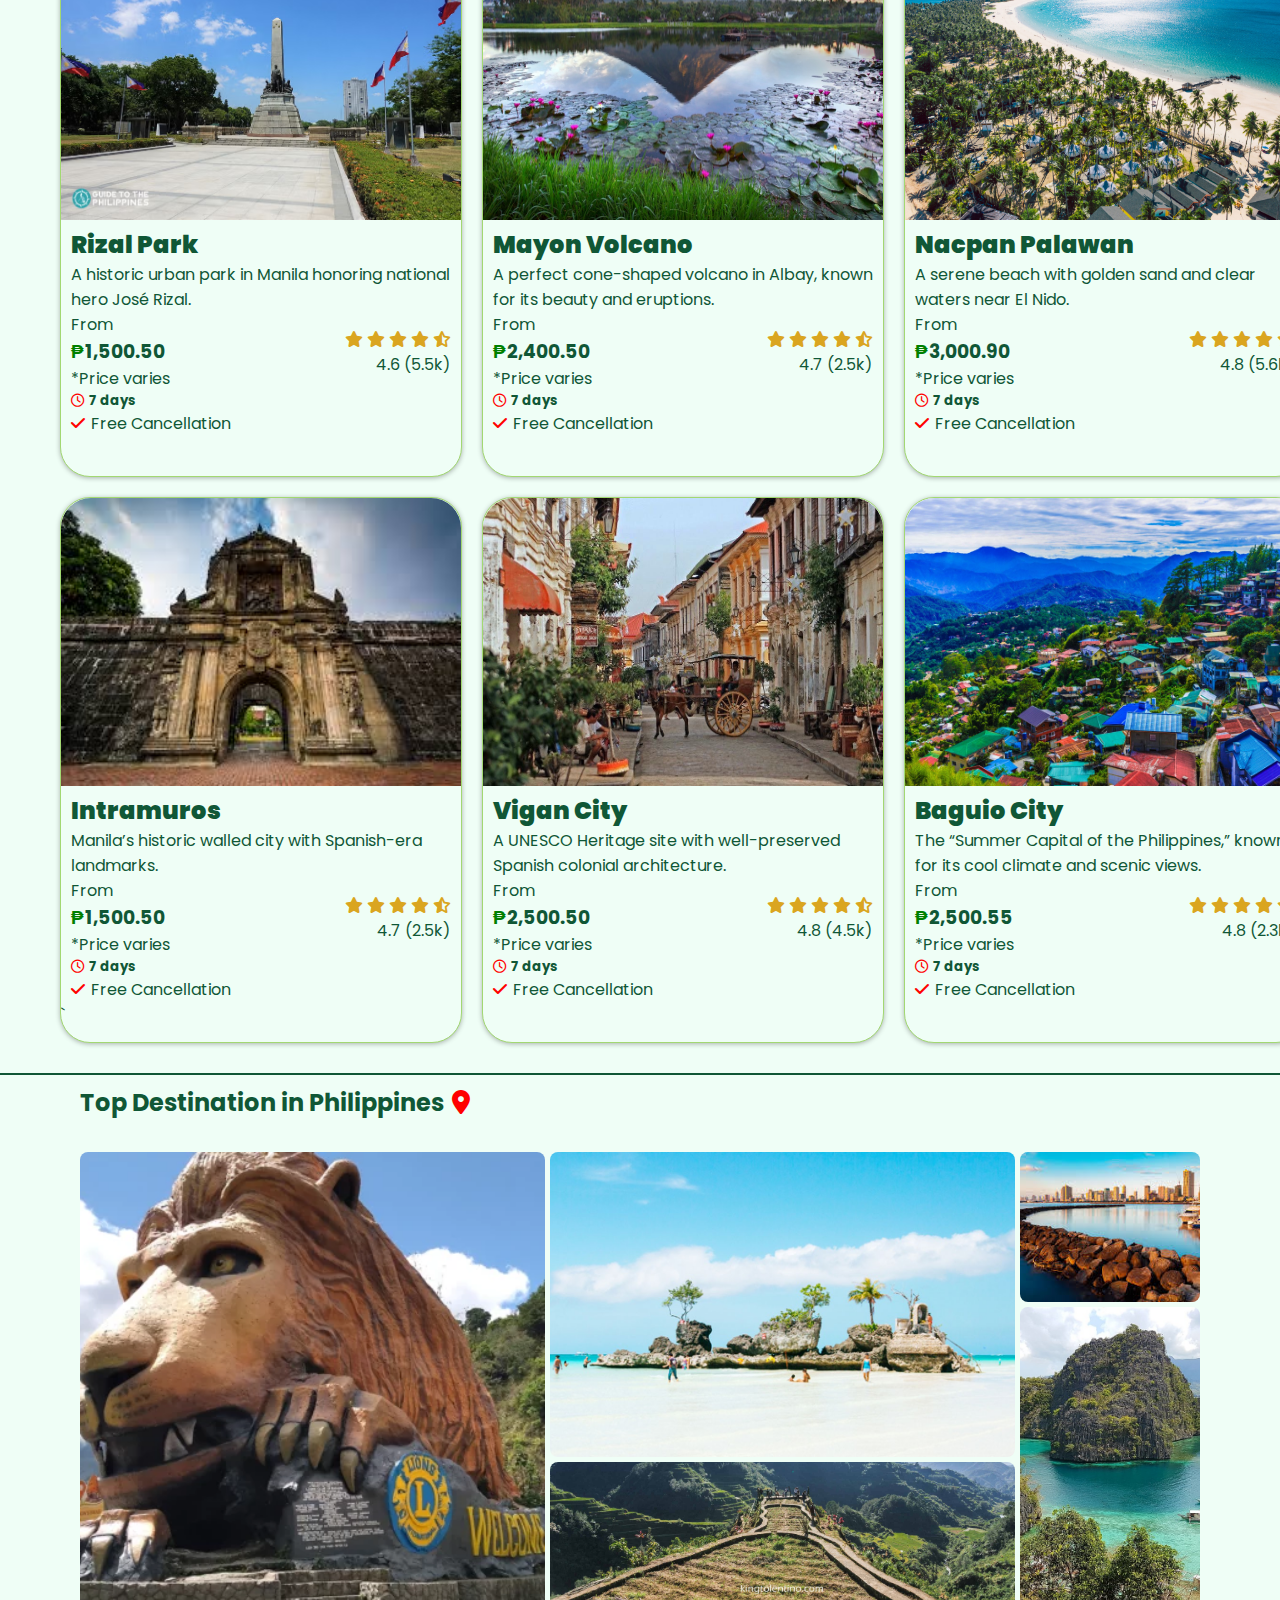
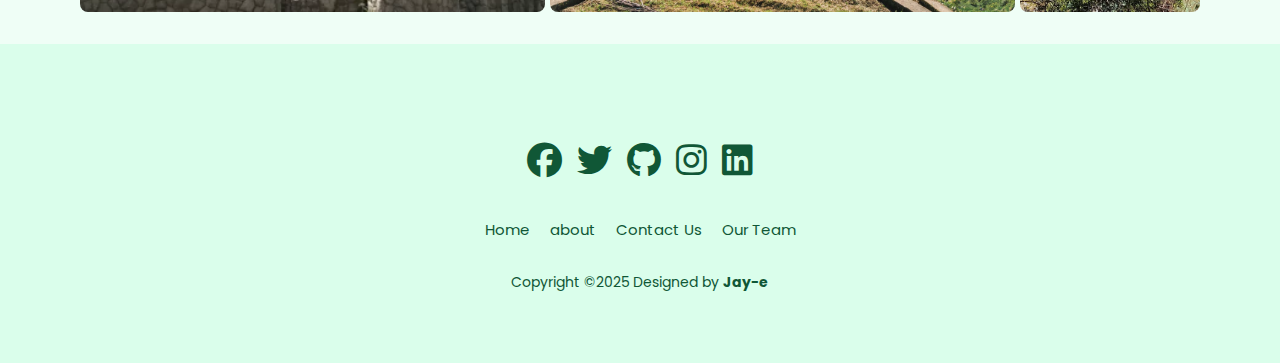
==== commit 7b3ae189: "Update view-more.html" ====
--- a/view-more.html
+++ b/view-more.html
@@ -99,7 +99,7 @@
 			<img class="boracay1" src="assets/BORACAY.png" alt="Boracay">
 			<div class="card-container">
 				<h4><b>Boracay</b></h4>
-				<p>Crystal clear waters and white sandy beaches.</p>
+				<p>Famous for its white sandy beaches, crystal-clear waters, and vibrant nightlife.</p>
 				<div class="card-details">
 					<div class="price">
 						<p>From</p>
@@ -130,7 +130,7 @@
 			<img class="elnido2" src="assets/ELNIDO.webp" alt="El Nido">
 			<div class="card-container">
 				<h4><b>El Nido</b></h4>
-				<p>Crystal clear waters and white sandy beaches.</p>
+				<p>Known for stunning limestone cliffs, turquoise waters, and island-hopping adventures.</p>
 				<div class="card-details">
 					<div class="price">
 						<p>From</p>
@@ -161,7 +161,7 @@
 			<img class="bohol-3" src="assets/bohol-1.jpg" alt="Bohol">
 			<div class="card-container">
 				<h4><b>Bohol</b></h4>
-				<p>Crystal clear waters and white sandy beaches.</p>
+				<p>Home to the Chocolate Hills, tarsiers, and pristine beaches.</p>
 				<div class="card-details">
 					<div class="price">
 						<p>From</p>
@@ -192,7 +192,7 @@
 			<img class="rizal" src="assets/rizal.jpg" alt="Rizal Park">
 			<div class="card-container">
 				<h4><b>Rizal Park</b></h4>
-				<p>Crystal clear waters and white sandy beaches.</p>
+				<p>A historic urban park in Manila honoring national hero José Rizal.</p>
 				<div class="card-details">
 					<div class="price">
 						<p>From</p>
@@ -223,7 +223,7 @@
 			<img class="mayon-2" src="assets/mayon-2.jpg" alt="Mayon-2">
 			<div class="card-container">
 				<h4><b>Mayon Volcano</b></h4>
-				<p>Crystal clear waters and white sandy beaches.</p>
+				<p>A perfect cone-shaped volcano in Albay, known for its beauty and eruptions.</p>
 				<div class="card-details">
 					<div class="price">
 						<p>From</p>
@@ -254,7 +254,7 @@
 			<img class="nacpan" src="assets/nacpan.jpg" alt="Nacpan Palawan">
 			<div class="card-container">
 				<h4><b>Nacpan Palawan</b></h4>
-				<p>Crystal clear waters and white sandy beaches.</p>
+				<p>A serene beach with golden sand and clear waters near El Nido.</p>
 				<div class="card-details">
 					<div class="price">
 						<p>From</p>
@@ -285,7 +285,7 @@
 			<img class="intramuros" src="assets/intramuros.jpg" alt="Intramuros">
 			<div class="card-container">
 				<h4><b>Intramuros</b></h4>
-				<p>Crystal clear waters and white sandy beaches.</p>
+				<p>Manila’s historic walled city with Spanish-era landmarks.</p>
 				<div class="card-details">
 					<div class="price">
 						<p>From</p>
@@ -316,7 +316,7 @@
 			<img class="vigan" src="assets/vigan.jpg" alt="Vigan City">
 			<div class="card-container">
 				<h4><b>Vigan City</b></h4>
-				<p>Crystal clear waters and white sandy beaches.</p>
+				<p> A UNESCO Heritage site with well-preserved Spanish colonial architecture.</p>
 				<div class="card-details">
 					<div class="price">
 						<p>From</p>
@@ -347,7 +347,7 @@
 			<img class="baguio" src="assets/baguio.jpg" alt="Baguio City">
 			<div class="card-container">
 				<h4><b>Baguio City</b></h4>
-				<p>Crystal clear waters and white sandy beaches.</p>
+				<p>The “Summer Capital of the Philippines,” known for its cool climate and scenic views.</p>
 				<div class="card-details">
 					<div class="price">
 						<p>From</p>
--- a/view.css
+++ b/view.css
@@ -315,7 +315,7 @@
 .boracay1{
     width: 25rem; 
     height: 18rem;
-    border-radius: 5px 5px 0 0 ;
+    border-radius: 30px 30px 0 0 ;
 }
 .card{
     box-shadow: 0px 1px 5px rgba(0, 0, 0, 0.3);
